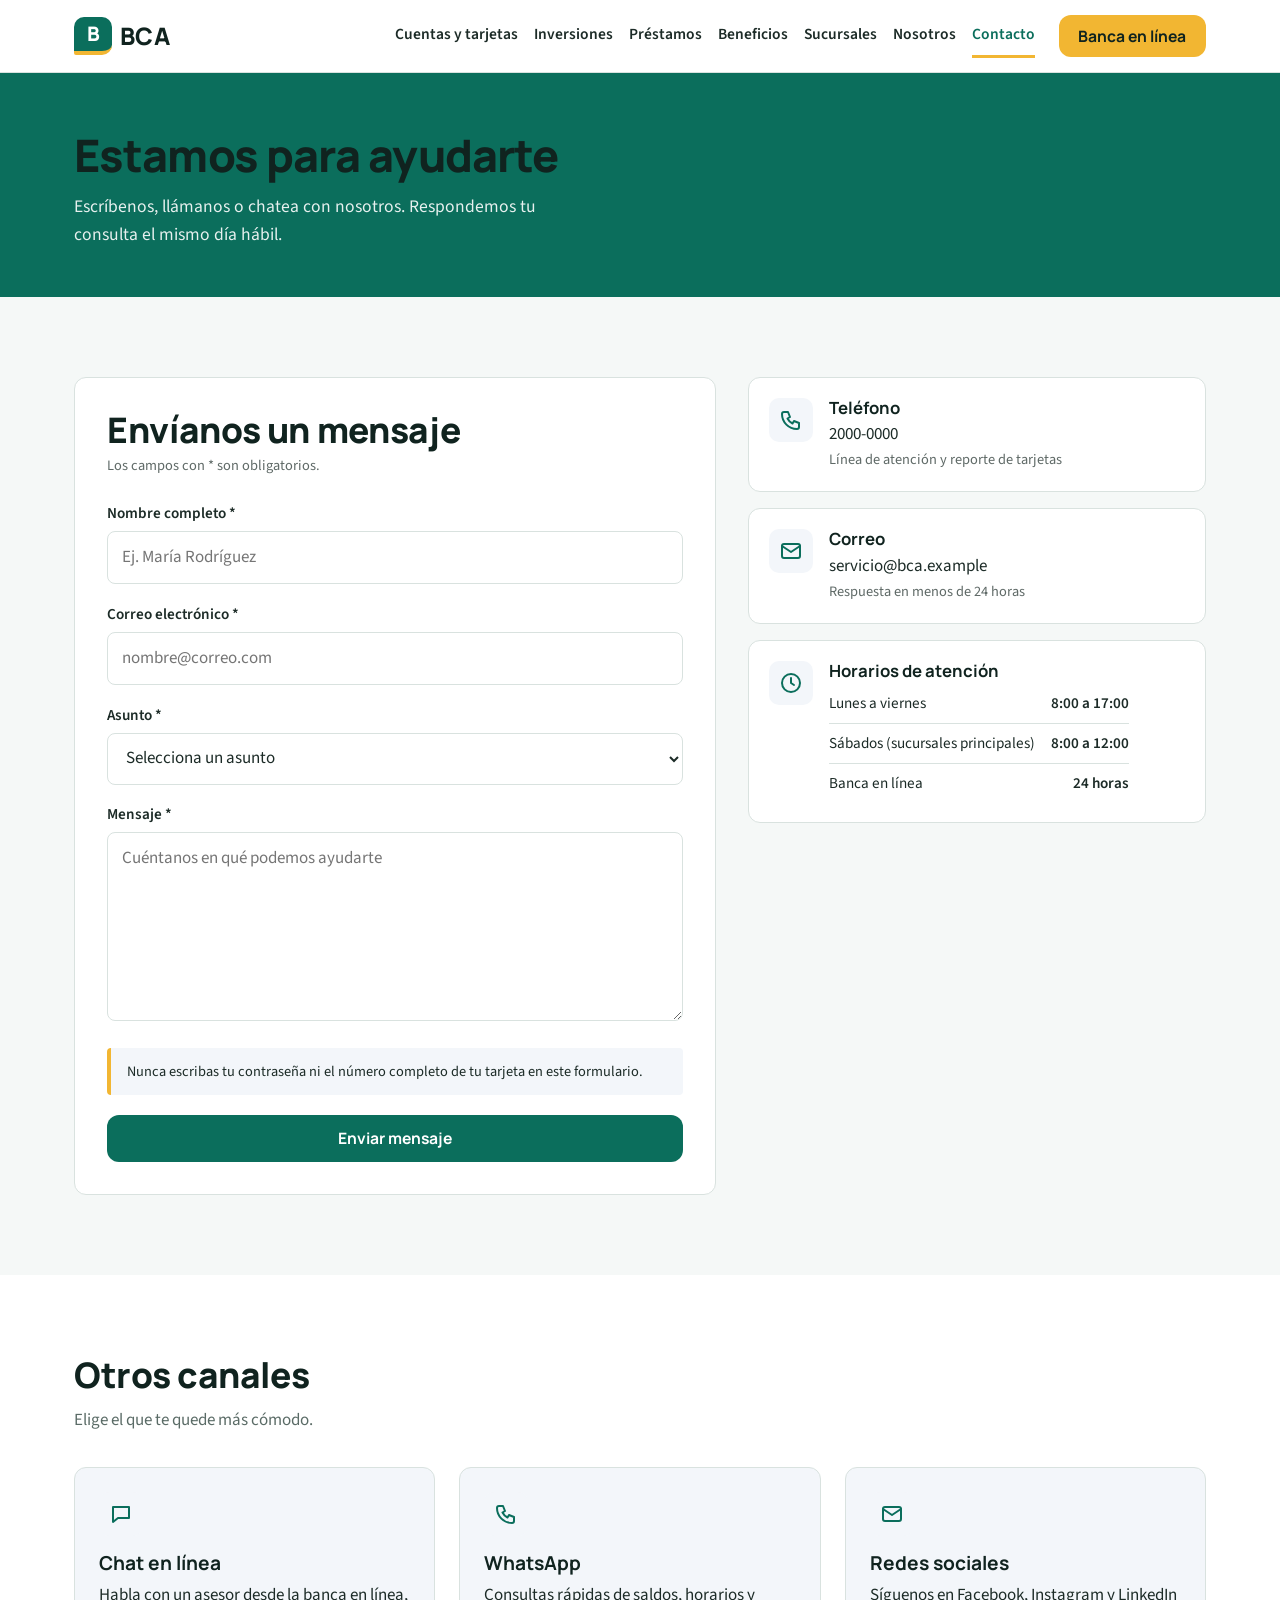
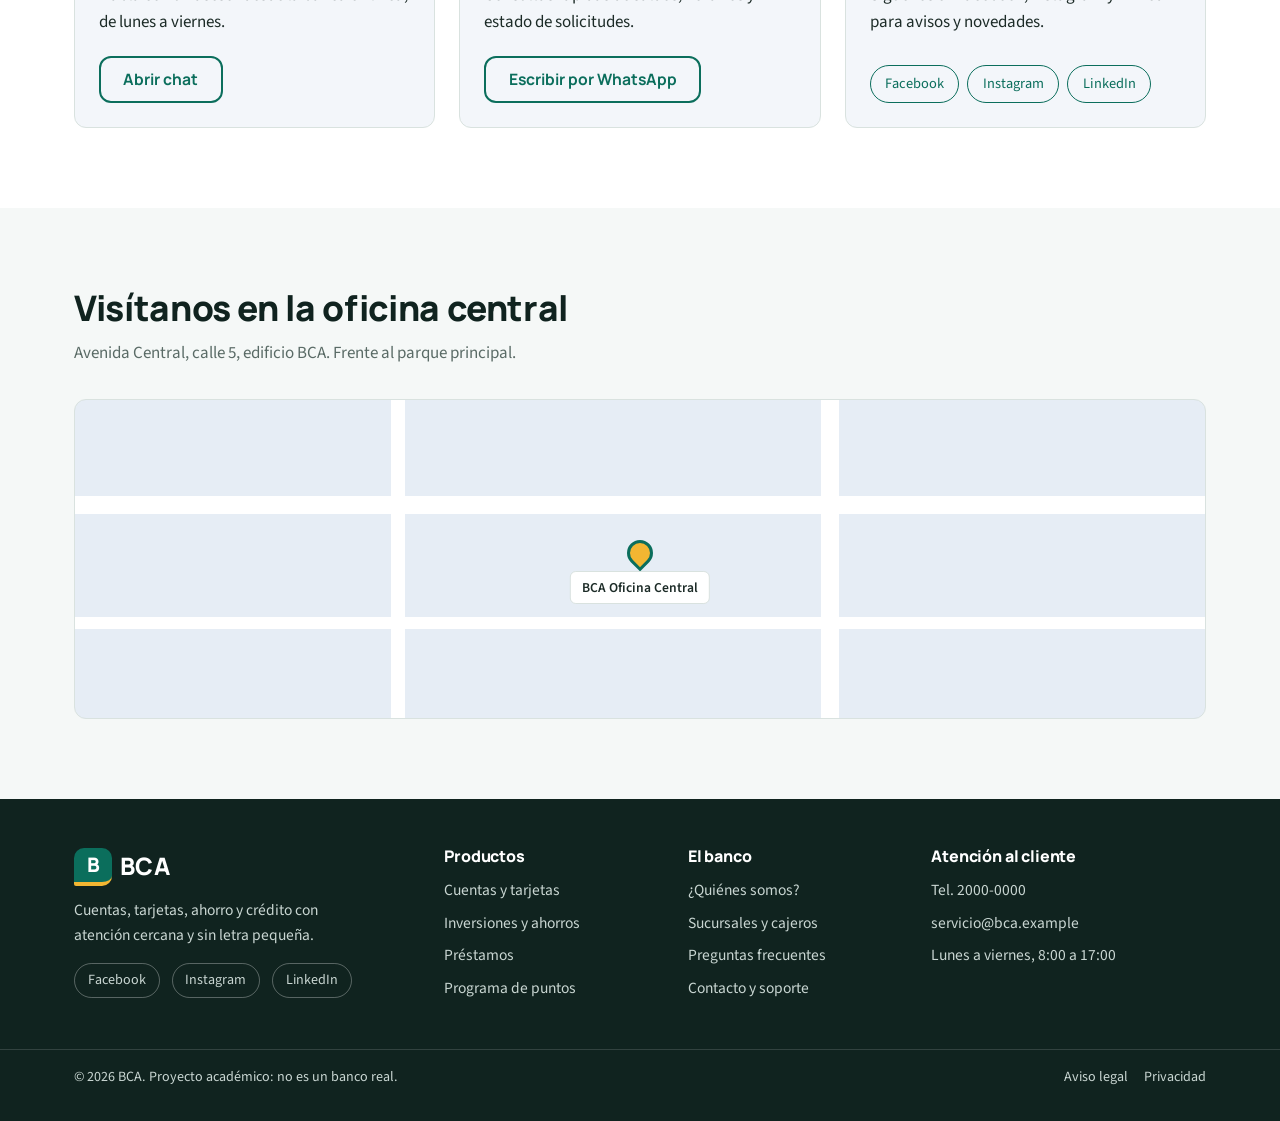
==== pages/contacto.html @ 572fa736 "página de contacto y soporte" ====
<!DOCTYPE html>
<html lang="es">
<head>
  <meta charset="UTF-8">
  <meta name="viewport" content="width=device-width, initial-scale=1">
  <title>Contacto y soporte | BCA</title>
  <meta name="description" content="Escríbenos o llámanos: formulario de contacto, teléfonos, correo, horarios y canales de atención de BCA.">

  <!-- Orden obligatorio: variables > global > header > footer > CSS propio -->
  <link rel="stylesheet" href="../css/variables.css">
  <link rel="stylesheet" href="../css/global.css">
  <link rel="stylesheet" href="../css/components/header.css">
  <link rel="stylesheet" href="../css/components/footer.css">
  <link rel="stylesheet" href="../css/contacto.css">
</head>
<body>
  <a class="skip-link" href="#contenido">Saltar al contenido</a>

  <!-- ===== NAVBAR (plantilla común, no modificar) ===== -->
  <header class="site-header">
    <div class="contenedor site-header__fila">
      <a class="logo" href="../index.html" aria-label="BCA, ir al inicio">
        <span class="logo__marca" aria-hidden="true">B</span>
        <span class="logo__texto">BCA</span>
      </a>

      <input type="checkbox" id="menu-toggle" class="menu-check" aria-label="Abrir o cerrar el menú">
      <label for="menu-toggle" class="menu-boton"><span></span></label>

      <nav class="nav" aria-label="Principal">
        <ul class="nav__lista">
          <li><a class="nav__enlace" href="cuentas-tarjetas.html">Cuentas y tarjetas</a></li>
          <li><a class="nav__enlace" href="inversiones-ahorros.html">Inversiones</a></li>
          <li><a class="nav__enlace" href="prestamos.html">Préstamos</a></li>
          <li><a class="nav__enlace" href="beneficios-puntos.html">Beneficios</a></li>
          <li><a class="nav__enlace" href="sucursales.html">Sucursales</a></li>
          <li><a class="nav__enlace" href="nosotros.html">Nosotros</a></li>
          <li><a class="nav__enlace" href="contacto.html" aria-current="page">Contacto</a></li>
        </ul>
        <a class="btn btn-acento nav__cta" href="login.html">Banca en línea</a>
      </nav>
    </div>
  </header>
  <!-- ===== FIN NAVBAR ===== -->

  <main id="contenido" class="contacto">

    <!-- ===== ENCABEZADO ===== -->
    <section class="contacto-hero" aria-labelledby="contacto-titulo">
      <div class="contenedor">
        <h1 id="contacto-titulo">Estamos para ayudarte</h1>
        <p>Escríbenos, llámanos o chatea con nosotros. Respondemos tu consulta el mismo día hábil.</p>
      </div>
    </section>

    <!-- ===== FORMULARIO + DATOS ===== -->
    <section class="seccion" aria-label="Formulario y datos de contacto">
      <div class="contenedor contacto-layout">

        <div class="contacto-formulario">
          <h2>Envíanos un mensaje</h2>
          <p class="contacto-formulario__ayuda">Los campos con * son obligatorios.</p>

          <form action="#" method="post" class="contacto-form">
            <div class="contacto-campo">
              <label for="contacto-nombre">Nombre completo *</label>
              <input id="contacto-nombre" name="nombre" type="text" placeholder="Ej. María Rodríguez" autocomplete="name" required>
            </div>

            <div class="contacto-campo">
              <label for="contacto-correo">Correo electrónico *</label>
              <input id="contacto-correo" name="correo" type="email" placeholder="nombre@correo.com" autocomplete="email" required>
            </div>

            <div class="contacto-campo">
              <label for="contacto-asunto">Asunto *</label>
              <select id="contacto-asunto" name="asunto" required>
                <option value="">Selecciona un asunto</option>
                <option>Consulta sobre cuentas o tarjetas</option>
                <option>Banca en línea</option>
                <option>Préstamos</option>
                <option>Reclamo o sugerencia</option>
                <option>Otro</option>
              </select>
            </div>

            <div class="contacto-campo">
              <label for="contacto-mensaje">Mensaje *</label>
              <textarea id="contacto-mensaje" name="mensaje" rows="6" placeholder="Cuéntanos en qué podemos ayudarte" required></textarea>
            </div>

            <p class="contacto-form__aviso">Nunca escribas tu contraseña ni el número completo de tu tarjeta en este formulario.</p>

            <button class="btn btn-primario contacto-form__boton" type="button">Enviar mensaje</button>
          </form>
        </div>

        <aside class="contacto-datos" aria-label="Datos de contacto">
          <article class="contacto-dato">
            <span class="contacto-dato__icono"><svg viewBox="0 0 24 24" aria-hidden="true"><path d="M5 4h4l2 5-2.5 1.5a11 11 0 005 5L15 13l5 2v4a2 2 0 01-2 2A15 15 0 013 6a2 2 0 012-2z"/></svg></span>
            <div>
              <h3>Teléfono</h3>
              <p>2000-0000</p>
              <p class="contacto-dato__nota">Línea de atención y reporte de tarjetas</p>
            </div>
          </article>

          <article class="contacto-dato">
            <span class="contacto-dato__icono"><svg viewBox="0 0 24 24" aria-hidden="true"><rect x="3" y="5" width="18" height="14" rx="2"/><path d="M3 7l9 6 9-6"/></svg></span>
            <div>
              <h3>Correo</h3>
              <p>servicio@bca.example</p>
              <p class="contacto-dato__nota">Respuesta en menos de 24 horas</p>
            </div>
          </article>

          <article class="contacto-dato">
            <span class="contacto-dato__icono"><svg viewBox="0 0 24 24" aria-hidden="true"><circle cx="12" cy="12" r="9"/><path d="M12 7v5l3 2"/></svg></span>
            <div>
              <h3>Horarios de atención</h3>
              <ul class="contacto-horarios">
                <li><span>Lunes a viernes</span><span>8:00 a 17:00</span></li>
                <li><span>Sábados (sucursales principales)</span><span>8:00 a 12:00</span></li>
                <li><span>Banca en línea</span><span>24 horas</span></li>
              </ul>
            </div>
          </article>
        </aside>
      </div>
    </section>

    <!-- ===== CANALES ===== -->
    <section class="seccion seccion--blanca" aria-labelledby="canales-titulo">
      <div class="contenedor">
        <div class="seccion__intro">
          <h2 id="canales-titulo">Otros canales</h2>
          <p>Elige el que te quede más cómodo.</p>
        </div>

        <div class="contacto-canales">
          <article class="contacto-canal">
            <span class="contacto-dato__icono"><svg viewBox="0 0 24 24" aria-hidden="true"><path d="M4 5h16v11H9l-5 4z"/></svg></span>
            <h3>Chat en línea</h3>
            <p>Habla con un asesor desde la banca en línea, de lunes a viernes.</p>
            <a class="btn btn-borde" href="login.html">Abrir chat</a>
          </article>

          <article class="contacto-canal">
            <span class="contacto-dato__icono"><svg viewBox="0 0 24 24" aria-hidden="true"><path d="M5 4h4l2 5-2.5 1.5a11 11 0 005 5L15 13l5 2v4a2 2 0 01-2 2A15 15 0 013 6a2 2 0 012-2z"/></svg></span>
            <h3>WhatsApp</h3>
            <p>Consultas rápidas de saldos, horarios y estado de solicitudes.</p>
            <a class="btn btn-borde" href="#">Escribir por WhatsApp</a>
          </article>

          <article class="contacto-canal">
            <span class="contacto-dato__icono"><svg viewBox="0 0 24 24" aria-hidden="true"><rect x="3" y="5" width="18" height="14" rx="2"/><path d="M3 7l9 6 9-6"/></svg></span>
            <h3>Redes sociales</h3>
            <p>Síguenos en Facebook, Instagram y LinkedIn para avisos y novedades.</p>
            <ul class="contacto-redes">
              <li><a href="#">Facebook</a></li>
              <li><a href="#">Instagram</a></li>
              <li><a href="#">LinkedIn</a></li>
            </ul>
          </article>
        </div>
      </div>
    </section>

    <!-- ===== MAPA ===== -->
    <section class="seccion" aria-labelledby="mapa-titulo">
      <div class="contenedor">
        <div class="seccion__intro">
          <h2 id="mapa-titulo">Visítanos en la oficina central</h2>
          <p>Avenida Central, calle 5, edificio BCA. Frente al parque principal.</p>
        </div>

        <!-- Espacio de mapa: se puede reemplazar por <img src="../img/alonso/mapa-contacto.png" alt="Mapa de la oficina central de BCA"> -->
        <div class="contacto-mapa" role="img" aria-label="Mapa de referencia de la oficina central de BCA">
          <span class="contacto-mapa__calle contacto-mapa__calle--h1"></span>
          <span class="contacto-mapa__calle contacto-mapa__calle--h2"></span>
          <span class="contacto-mapa__calle contacto-mapa__calle--v1"></span>
          <span class="contacto-mapa__calle contacto-mapa__calle--v2"></span>
          <span class="contacto-mapa__pin"></span>
          <span class="contacto-mapa__etiqueta">BCA Oficina Central</span>
        </div>
      </div>
    </section>

  </main>

  <!-- ===== FOOTER (plantilla común, no modificar) ===== -->
  <footer class="site-footer">
    <div class="contenedor site-footer__grid">
      <div>
        <a class="logo" href="../index.html" aria-label="BCA, ir al inicio">
          <span class="logo__marca" aria-hidden="true">B</span>
          <span class="logo__texto">BCA</span>
        </a>
        <p class="site-footer__desc">Cuentas, tarjetas, ahorro y crédito con atención cercana y sin letra pequeña.</p>
        <ul class="site-footer__redes">
          <li><a href="#">Facebook</a></li>
          <li><a href="#">Instagram</a></li>
          <li><a href="#">LinkedIn</a></li>
        </ul>
      </div>

      <nav aria-label="Productos">
        <h2 class="site-footer__titulo">Productos</h2>
        <ul class="site-footer__lista">
          <li><a href="cuentas-tarjetas.html">Cuentas y tarjetas</a></li>
          <li><a href="inversiones-ahorros.html">Inversiones y ahorros</a></li>
          <li><a href="prestamos.html">Préstamos</a></li>
          <li><a href="beneficios-puntos.html">Programa de puntos</a></li>
        </ul>
      </nav>

      <nav aria-label="El banco">
        <h2 class="site-footer__titulo">El banco</h2>
        <ul class="site-footer__lista">
          <li><a href="nosotros.html">¿Quiénes somos?</a></li>
          <li><a href="sucursales.html">Sucursales y cajeros</a></li>
          <li><a href="faq.html">Preguntas frecuentes</a></li>
          <li><a href="contacto.html">Contacto y soporte</a></li>
        </ul>
      </nav>

      <div>
        <h2 class="site-footer__titulo">Atención al cliente</h2>
        <address class="site-footer__contacto">
          <span>Tel. 2000-0000</span>
          <span>servicio@bca.example</span>
          <span>Lunes a viernes, 8:00 a 17:00</span>
        </address>
      </div>
    </div>

    <div class="site-footer__base">
      <div class="contenedor">
        <p>&copy; 2026 BCA. Proyecto académico: no es un banco real.</p>
        <ul class="site-footer__legal">
          <li><a href="#">Aviso legal</a></li>
          <li><a href="#">Privacidad</a></li>
        </ul>
      </div>
    </div>
  </footer>
  <!-- ===== FIN FOOTER ===== -->
</body>
</html>
---- css/variables.css ----
/* ==========================================================
   variables.css  |  Responsable: Byron
   Colores, tipografías y espacios de TODO el proyecto BCA.
   Úsalos con var(--nombre). No definan colores propios sueltos.
   ========================================================== */
:root {
  /* Colores */
  --color-tinta: #10231F;          /* fondos oscuros (hero, footer) */
  --color-primario: #0B6E5C;       /* botones y enlaces principales */
  --color-primario-oscuro: #084F42;/* hover del primario */
  --color-acento: #F2B632;         /* destacados y promociones */
  --color-acento-oscuro: #D99C14;  /* hover del acento */
  --color-fondo: #F5F8F7;          /* fondo general de las páginas */
  --color-superficie: #FFFFFF;     /* tarjetas y formularios */
  --color-texto: #1C2B27;
  --color-texto-suave: #5A6B66;
  --color-borde: #D9E2DF;
  --color-exito: #1E8E5A;
  --color-error: #C0392B;

  /* Tipografía */
  --fuente-titulos: "Manrope", "Segoe UI", Arial, sans-serif;
  --fuente-texto: "Source Sans 3", "Segoe UI", Arial, sans-serif;

  /* Escala de espacios */
  --esp-1: 0.25rem;
  --esp-2: 0.5rem;
  --esp-3: 0.75rem;
  --esp-4: 1rem;
  --esp-5: 1.5rem;
  --esp-6: 2rem;
  --esp-7: 3rem;
  --esp-8: 5rem;

  /* Bordes y sombras */
  --radio-s: 6px;
  --radio-m: 12px;
  --radio-l: 20px;
  --sombra-suave: 0 2px 10px rgba(16, 35, 31, 0.08);
  --sombra-media: 0 10px 30px rgba(16, 35, 31, 0.14);

  /* Layout */
  --ancho-max: 1180px;
  --alto-header: 72px;
}
---- css/global.css ----
/* ==========================================================
   global.css  |  Responsable: Byron
   Reset, estilos base y componentes reutilizables (.btn, .contenedor...).
   Orden de enlace en cada HTML:
   variables.css > global.css > header.css > footer.css > TU css
   ========================================================== */
@import url("https://fonts.googleapis.com/css2?family=Manrope:wght@600;700;800&family=Source+Sans+3:wght@400;600;700&display=swap");

*, *::before, *::after { box-sizing: border-box; }

html { scroll-behavior: smooth; }

body {
  margin: 0;
  font-family: var(--fuente-texto);
  font-size: 1.0625rem;
  line-height: 1.6;
  color: var(--color-texto);
  background: var(--color-fondo);
  -webkit-font-smoothing: antialiased;
}

h1, h2, h3, h4 {
  margin: 0 0 var(--esp-3);
  font-family: var(--fuente-titulos);
  line-height: 1.15;
  color: var(--color-tinta);
}
h1 { font-size: clamp(2.1rem, 4.6vw, 3.4rem); font-weight: 800; letter-spacing: -0.02em; }
h2 { font-size: clamp(1.6rem, 3vw, 2.2rem); font-weight: 800; letter-spacing: -0.01em; }
h3 { font-size: 1.2rem; font-weight: 700; }
p  { margin: 0 0 var(--esp-4); }
ul { margin: 0; padding: 0; }
img, svg { max-width: 100%; display: block; }
a { color: var(--color-primario); }
a:hover { color: var(--color-primario-oscuro); }

:focus-visible {
  outline: 3px solid var(--color-acento);
  outline-offset: 2px;
}

/* ---------- Layout ---------- */
.contenedor {
  width: 100%;
  max-width: var(--ancho-max);
  margin-inline: auto;
  padding-inline: var(--esp-5);
}
.seccion { padding-block: var(--esp-8); }
.seccion--blanca { background: var(--color-superficie); }
.seccion__intro { max-width: 640px; margin-bottom: var(--esp-6); }
.seccion__intro p { color: var(--color-texto-suave); }

/* ---------- Botones ---------- */
.btn {
  display: inline-block;
  padding: 0.75rem 1.4rem;
  border: 2px solid transparent;
  border-radius: var(--radio-m);
  font-family: var(--fuente-titulos);
  font-size: 0.98rem;
  font-weight: 700;
  line-height: 1.2;
  text-align: center;
  text-decoration: none;
  cursor: pointer;
  transition: background-color 0.2s, color 0.2s, border-color 0.2s;
}
.btn-primario { background: var(--color-primario); color: #fff; }
.btn-primario:hover { background: var(--color-primario-oscuro); color: #fff; }
.btn-acento { background: var(--color-acento); color: var(--color-tinta); }
.btn-acento:hover { background: var(--color-acento-oscuro); color: var(--color-tinta); }
.btn-borde { background: transparent; color: var(--color-primario); border-color: var(--color-primario); }
.btn-borde:hover { background: var(--color-primario); color: #fff; }
.btn-borde-claro { background: transparent; color: #fff; border-color: rgba(255, 255, 255, 0.6); }
.btn-borde-claro:hover { background: #fff; color: var(--color-tinta); }

/* ---------- Utilidades de accesibilidad ---------- */
.sr-only {
  position: absolute;
  width: 1px; height: 1px;
  margin: -1px; padding: 0;
  overflow: hidden;
  clip: rect(0, 0, 0, 0);
  white-space: nowrap;
  border: 0;
}
.skip-link {
  position: absolute;
  left: var(--esp-4);
  top: -100px;
  z-index: 200;
  padding: var(--esp-2) var(--esp-4);
  background: var(--color-acento);
  color: var(--color-tinta);
  font-weight: 700;
  border-radius: var(--radio-s);
}
.skip-link:focus { top: var(--esp-2); }

@media (prefers-reduced-motion: reduce) {
  html { scroll-behavior: auto; }
  *, *::before, *::after { transition: none !important; animation: none !important; }
}
---- css/components/header.css ----
/* ==========================================================
   header.css  |  Responsable: Byron
   Navbar principal. Menú móvil hecho solo con CSS (checkbox).
   NO modificar: copien el HTML de pages/_plantilla.html.
   ========================================================== */
.site-header {
  position: sticky;
  top: 0;
  z-index: 100;
  background: var(--color-superficie);
  border-bottom: 1px solid var(--color-borde);
}
.site-header__fila {
  display: flex;
  align-items: center;
  justify-content: space-between;
  min-height: var(--alto-header);
  gap: var(--esp-5);
}

/* Logo */
.logo {
  display: inline-flex;
  align-items: center;
  gap: var(--esp-2);
  text-decoration: none;
  color: var(--color-tinta);
}
.logo:hover { color: var(--color-tinta); }
.logo__marca {
  display: grid;
  place-items: center;
  width: 38px;
  height: 38px;
  background: var(--color-primario);
  color: #fff;
  font-family: var(--fuente-titulos);
  font-weight: 800;
  font-size: 1.25rem;
  border-radius: 10px 10px 10px 2px;
  border-bottom: 4px solid var(--color-acento);
}
.logo__texto {
  font-family: var(--fuente-titulos);
  font-weight: 800;
  font-size: 1.5rem;
  letter-spacing: 0.02em;
}

/* Navegación */
.nav {
  display: flex;
  align-items: center;
  gap: var(--esp-5);
}
.nav__lista {
  display: flex;
  align-items: center;
  gap: var(--esp-4);
  list-style: none;
}
.nav__enlace {
  display: block;
  padding: var(--esp-2) 0;
  border-bottom: 3px solid transparent;
  font-size: 0.97rem;
  font-weight: 600;
  color: var(--color-texto);
  text-decoration: none;
}
.nav__enlace:hover { color: var(--color-primario); }
.nav__enlace[aria-current="page"] {
  color: var(--color-primario);
  border-bottom-color: var(--color-acento);
}
.nav__cta { padding: 0.6rem 1.1rem; white-space: nowrap; }

/* Botón hamburguesa (solo móvil) */
.menu-check {
  position: absolute;
  opacity: 0;
  width: 1px;
  height: 1px;
}
.menu-boton {
  display: none;
  position: relative;
  width: 44px;
  height: 44px;
  cursor: pointer;
  border-radius: var(--radio-s);
}
.menu-boton span,
.menu-boton span::before,
.menu-boton span::after {
  position: absolute;
  left: 11px;
  width: 22px;
  height: 2px;
  background: var(--color-tinta);
  content: "";
  transition: transform 0.2s, background-color 0.2s;
}
.menu-boton span { top: 21px; }
.menu-boton span::before { left: 0; top: -7px; }
.menu-boton span::after  { left: 0; top: 7px; }
.menu-check:focus-visible + .menu-boton { outline: 3px solid var(--color-acento); }
.menu-check:checked + .menu-boton span { background: transparent; }
.menu-check:checked + .menu-boton span::before { transform: translateY(7px) rotate(45deg); }
.menu-check:checked + .menu-boton span::after  { transform: translateY(-7px) rotate(-45deg); }

@media (max-width: 1040px) {
  .menu-boton { display: block; }
  .nav {
    display: none;
    position: absolute;
    top: 100%;
    left: 0;
    right: 0;
    flex-direction: column;
    align-items: stretch;
    gap: var(--esp-4);
    padding: var(--esp-4) var(--esp-5) var(--esp-5);
    background: var(--color-superficie);
    border-bottom: 1px solid var(--color-borde);
    box-shadow: var(--sombra-media);
  }
  .menu-check:checked ~ .nav { display: flex; }
  .nav__lista { flex-direction: column; align-items: stretch; gap: 0; }
  .nav__enlace { padding: var(--esp-3) 0; border-bottom: 1px solid var(--color-borde); }
  .nav__enlace[aria-current="page"] { border-bottom-color: var(--color-acento); }
}
---- css/components/footer.css ----
/* ==========================================================
   footer.css  |  Responsable: Byron
   Pie de página común. NO modificar.
   ========================================================== */
.site-footer {
  background: var(--color-tinta);
  color: #C9D6D2;
  font-size: 0.97rem;
}
.site-footer a { color: #C9D6D2; text-decoration: none; }
.site-footer a:hover { color: var(--color-acento); text-decoration: underline; }

.site-footer__grid {
  display: grid;
  grid-template-columns: 1.6fr 1fr 1fr 1.3fr;
  gap: var(--esp-6);
  padding-block: var(--esp-7);
}
.site-footer .logo { color: #fff; margin-bottom: var(--esp-3); }
.site-footer .logo:hover { color: #fff; text-decoration: none; }
.site-footer__desc { max-width: 32ch; }

.site-footer__titulo {
  margin-bottom: var(--esp-3);
  font-size: 1rem;
  color: #fff;
}
.site-footer__lista { list-style: none; display: grid; gap: var(--esp-2); }
.site-footer__contacto { font-style: normal; display: grid; gap: var(--esp-2); }

.site-footer__redes {
  display: flex;
  flex-wrap: wrap;
  gap: var(--esp-3);
  list-style: none;
  margin-top: var(--esp-4);
}
.site-footer__redes a {
  display: inline-block;
  padding: 0.3rem 0.8rem;
  border: 1px solid rgba(255, 255, 255, 0.3);
  border-radius: 999px;
  font-size: 0.88rem;
}

.site-footer__base {
  border-top: 1px solid rgba(255, 255, 255, 0.14);
  padding-block: var(--esp-4);
  font-size: 0.88rem;
}
.site-footer__base .contenedor {
  display: flex;
  flex-wrap: wrap;
  justify-content: space-between;
  gap: var(--esp-3);
}
.site-footer__legal { display: flex; flex-wrap: wrap; gap: var(--esp-4); list-style: none; }

@media (max-width: 900px) {
  .site-footer__grid { grid-template-columns: 1fr 1fr; }
}
@media (max-width: 560px) {
  .site-footer__grid { grid-template-columns: 1fr; padding-block: var(--esp-6); }
}
---- css/contacto.css ----
/* =========================================================
   contacto.css  |  Persona 5 (Alonso)
   Prefijo de clases: .contacto-
   ========================================================= */

/* Si en variables.css los nombres de colores son otros,
   cambien SOLO el primer nombre dentro de cada var() */
.contacto {
  --ct-primario: var(--color-primario, #0b3b73);
  --ct-acento: var(--color-acento, #f2a900);
  --ct-texto: var(--color-texto, #1d2433);
  --ct-suave: var(--color-fondo-suave, #f3f6fa);
  --ct-borde: var(--color-borde, #d9e0ea);
  color: var(--ct-texto);
}

/* ---------- Encabezado ---------- */
.contacto-hero {
  background: var(--ct-primario);
  color: #fff;
  padding: 3.5rem 0 3rem;
}
.contacto-hero h1 {
  font-size: clamp(1.9rem, 4vw, 2.8rem);
  line-height: 1.15;
  margin: 0 0 .75rem;
}
.contacto-hero p {
  max-width: 55ch;
  margin: 0;
  font-size: 1.1rem;
  opacity: .9;
}

/* ---------- Formulario + datos ---------- */
.contacto-layout {
  display: grid;
  grid-template-columns: 1.4fr 1fr;
  gap: 2rem;
  align-items: start;
}

.contacto-formulario {
  background: #fff;
  border: 1px solid var(--ct-borde);
  border-radius: 12px;
  padding: 2rem;
}
.contacto-formulario h2 { margin: 0 0 .25rem; }
.contacto-formulario__ayuda {
  margin: 0 0 1.5rem;
  font-size: .9rem;
  opacity: .7;
}

.contacto-campo { margin-bottom: 1.1rem; }
.contacto-campo label {
  display: block;
  margin-bottom: .35rem;
  font-weight: 600;
  font-size: .95rem;
}
.contacto-campo input,
.contacto-campo select,
.contacto-campo textarea {
  width: 100%;
  padding: .75rem .9rem;
  font: inherit;
  color: inherit;
  background: #fff;
  border: 1px solid var(--ct-borde);
  border-radius: 8px;
  transition: border-color .2s, box-shadow .2s;
}
.contacto-campo textarea { resize: vertical; min-height: 140px; }
.contacto-campo input:hover,
.contacto-campo select:hover,
.contacto-campo textarea:hover { border-color: var(--ct-primario); }
.contacto-campo input:focus,
.contacto-campo select:focus,
.contacto-campo textarea:focus {
  outline: none;
  border-color: var(--ct-primario);
  box-shadow: 0 0 0 3px rgba(11, 59, 115, .25);
}

.contacto-form__aviso {
  margin: 0 0 1.25rem;
  padding: .75rem 1rem;
  font-size: .9rem;
  background: var(--ct-suave);
  border-left: 4px solid var(--ct-acento);
  border-radius: 4px;
}
.contacto-form__boton { width: 100%; cursor: pointer; }

/* ---------- Tarjetas de datos ---------- */
.contacto-datos { display: grid; gap: 1rem; }

.contacto-dato {
  display: flex;
  gap: 1rem;
  align-items: flex-start;
  background: #fff;
  border: 1px solid var(--ct-borde);
  border-radius: 12px;
  padding: 1.25rem;
}
.contacto-dato h3 { margin: 0 0 .25rem; font-size: 1.05rem; }
.contacto-dato p { margin: 0; }
.contacto-dato__nota { font-size: .9rem; opacity: .7; }

.contacto-dato__icono {
  flex: none;
  display: inline-flex;
  align-items: center;
  justify-content: center;
  width: 44px;
  height: 44px;
  border-radius: 10px;
  background: var(--ct-suave);
  color: var(--ct-primario);
}
.contacto-dato__icono svg {
  width: 24px;
  height: 24px;
  fill: none;
  stroke: currentColor;
  stroke-width: 2;
  stroke-linecap: round;
  stroke-linejoin: round;
}

.contacto-horarios { list-style: none; margin: .25rem 0 0; padding: 0; }
.contacto-horarios li {
  display: flex;
  justify-content: space-between;
  gap: 1rem;
  padding: .45rem 0;
  border-bottom: 1px solid var(--ct-borde);
  font-size: .95rem;
}
.contacto-horarios li:last-child { border-bottom: 0; }
.contacto-horarios span:last-child { font-weight: 600; white-space: nowrap; }

/* ---------- Canales ---------- */
.contacto-canales {
  display: grid;
  grid-template-columns: repeat(3, 1fr);
  gap: 1.5rem;
}
.contacto-canal {
  display: flex;
  flex-direction: column;
  align-items: flex-start;
  gap: .5rem;
  padding: 1.5rem;
  background: var(--ct-suave);
  border: 1px solid var(--ct-borde);
  border-radius: 12px;
}
.contacto-canal h3 { margin: .5rem 0 0; }
.contacto-canal p { margin: 0 0 .75rem; flex: 1; }

.contacto-redes {
  display: flex;
  flex-wrap: wrap;
  gap: .5rem;
  margin: 0;
  padding: 0;
  list-style: none;
}
.contacto-redes a {
  display: inline-block;
  padding: .4rem .9rem;
  border: 1px solid var(--ct-primario);
  border-radius: 999px;
  color: var(--ct-primario);
  text-decoration: none;
  font-size: .9rem;
  transition: background .2s, color .2s;
}
.contacto-redes a:hover,
.contacto-redes a:focus-visible {
  background: var(--ct-primario);
  color: #fff;
}

/* ---------- Mapa (dibujado con CSS) ---------- */
.contacto-mapa {
  position: relative;
  height: 320px;
  overflow: hidden;
  background: #e6edf5;
  border: 1px solid var(--ct-borde);
  border-radius: 12px;
}
.contacto-mapa__calle { position: absolute; background: #fff; }
.contacto-mapa__calle--h1 { left: 0; right: 0; top: 30%; height: 18px; }
.contacto-mapa__calle--h2 { left: 0; right: 0; top: 68%; height: 12px; }
.contacto-mapa__calle--v1 { top: 0; bottom: 0; left: 28%; width: 14px; }
.contacto-mapa__calle--v2 { top: 0; bottom: 0; left: 66%; width: 18px; }

.contacto-mapa__pin {
  position: absolute;
  left: 50%;
  top: 48%;
  width: 26px;
  height: 26px;
  background: var(--ct-acento);
  border: 3px solid var(--ct-primario);
  border-radius: 50% 50% 50% 0;
  transform: translate(-50%, -50%) rotate(-45deg);
}
.contacto-mapa__etiqueta {
  position: absolute;
  left: 50%;
  top: 48%;
  transform: translate(-50%, 18px);
  padding: .3rem .7rem;
  font-size: .85rem;
  font-weight: 600;
  background: #fff;
  border: 1px solid var(--ct-borde);
  border-radius: 6px;
  white-space: nowrap;
}

/* ---------- Responsive ---------- */
@media (max-width: 900px) {
  .contacto-layout { grid-template-columns: 1fr; }
  .contacto-canales { grid-template-columns: 1fr; }
}
@media (max-width: 520px) {
  .contacto-formulario { padding: 1.25rem; }
  .contacto-mapa { height: 240px; }
}
@media (prefers-reduced-motion: reduce) {
  .contacto * { transition: none !important; }
}
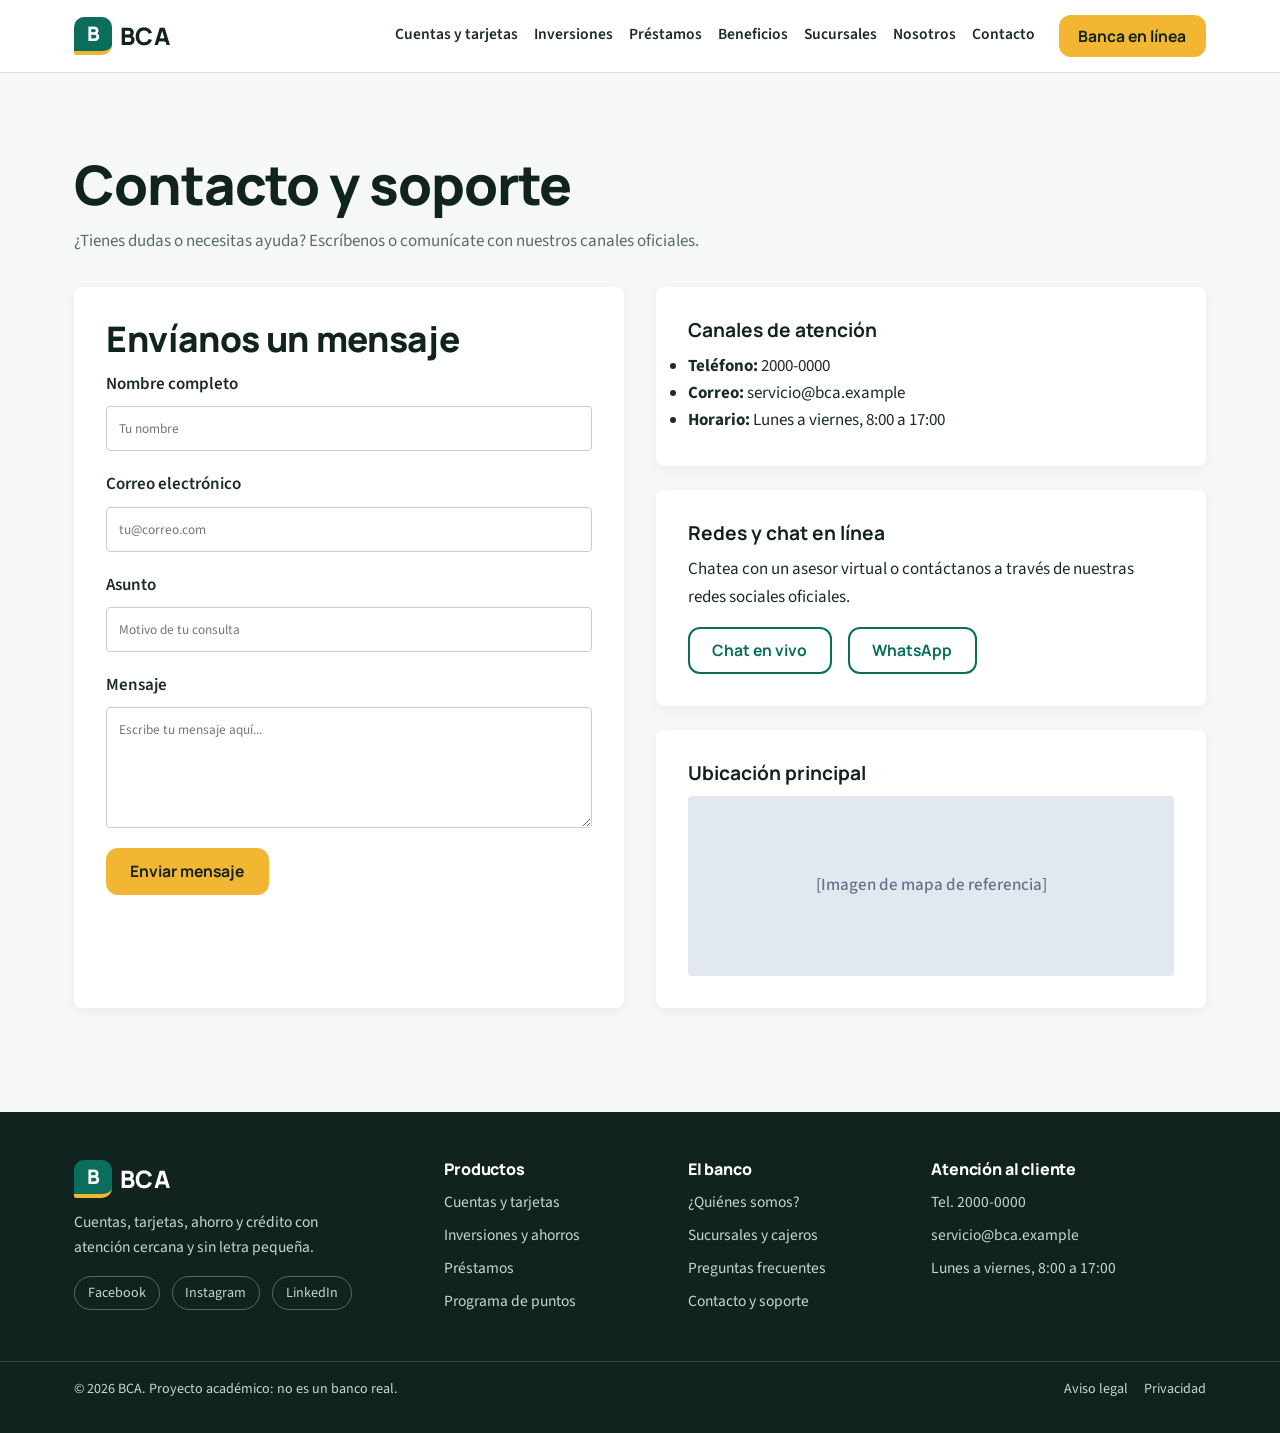
==== commit c3561111: "Agrega la pagina y estilos de contacto y soporte" ====
--- a/pages/contacto.html
+++ b/pages/contacto.html
@@ -4,9 +4,9 @@
   <meta charset="UTF-8">
   <meta name="viewport" content="width=device-width, initial-scale=1">
   <title>Contacto y soporte | BCA</title>
-  <meta name="description" content="Escríbenos o llámanos: formulario de contacto, teléfonos, correo, horarios y canales de atención de BCA.">
+  <meta name="description" content="Comunícate con el servicio de atención al cliente de BCA. Estamos para ayudarte.">
 
-  <!-- Orden obligatorio: variables > global > header > footer > CSS propio -->
+  <!-- Orden obligatorio de CSS según las reglas del equipo -->
   <link rel="stylesheet" href="../css/variables.css">
   <link rel="stylesheet" href="../css/global.css">
   <link rel="stylesheet" href="../css/components/header.css">
@@ -16,7 +16,7 @@
 <body>
   <a class="skip-link" href="#contenido">Saltar al contenido</a>
 
-  <!-- ===== NAVBAR (plantilla común, no modificar) ===== -->
+  <!-- ===== NAVBAR ===== -->
   <header class="site-header">
     <div class="contenedor site-header__fila">
       <a class="logo" href="../index.html" aria-label="BCA, ir al inicio">
@@ -35,7 +35,7 @@
           <li><a class="nav__enlace" href="beneficios-puntos.html">Beneficios</a></li>
           <li><a class="nav__enlace" href="sucursales.html">Sucursales</a></li>
           <li><a class="nav__enlace" href="nosotros.html">Nosotros</a></li>
-          <li><a class="nav__enlace" href="contacto.html" aria-current="page">Contacto</a></li>
+          <li><a class="nav__enlace nav__enlace--activo" href="contacto.html">Contacto</a></li>
         </ul>
         <a class="btn btn-acento nav__cta" href="login.html">Banca en línea</a>
       </nav>
@@ -43,152 +43,72 @@
   </header>
   <!-- ===== FIN NAVBAR ===== -->
 
-  <main id="contenido" class="contacto">
+  <main id="contenido">
+    <section class="seccion contacto-hero">
+      <div class="contenedor">
+        <div class="seccion__intro">
+          <h1>Contacto y soporte</h1>
+          <p>¿Tienes dudas o necesitas ayuda? Escríbenos o comunícate con nuestros canales oficiales.</p>
+        </div>
 
-    <!-- ===== ENCABEZADO ===== -->
-    <section class="contacto-hero" aria-labelledby="contacto-titulo">
-      <div class="contenedor">
-        <h1 id="contacto-titulo">Estamos para ayudarte</h1>
-        <p>Escríbenos, llámanos o chatea con nosotros. Respondemos tu consulta el mismo día hábil.</p>
-      </div>
-    </section>
+        <div class="contacto-grid">
+          <!-- Formulario de contacto -->
+          <div class="contacto-form-container">
+            <h2>Envíanos un mensaje</h2>
+            <form class="contacto-form">
+              <div class="contacto-campo">
+                <label for="nombre">Nombre completo</label>
+                <input type="text" id="nombre" name="nombre" placeholder="Tu nombre" required>
+              </div>
+              <div class="contacto-campo">
+                <label for="correo">Correo electrónico</label>
+                <input type="email" id="correo" name="correo" placeholder="tu@correo.com" required>
+              </div>
+              <div class="contacto-campo">
+                <label for="asunto">Asunto</label>
+                <input type="text" id="asunto" name="asunto" placeholder="Motivo de tu consulta" required>
+              </div>
+              <div class="contacto-campo">
+                <label for="mensaje">Mensaje</label>
+                <textarea id="mensaje" name="mensaje" rows="5" placeholder="Escribe tu mensaje aquí..." required></textarea>
+              </div>
+              <button type="submit" class="btn btn-acento">Enviar mensaje</button>
+            </form>
+          </div>
 
-    <!-- ===== FORMULARIO + DATOS ===== -->
-    <section class="seccion" aria-label="Formulario y datos de contacto">
-      <div class="contenedor contacto-layout">
-
-        <div class="contacto-formulario">
-          <h2>Envíanos un mensaje</h2>
-          <p class="contacto-formulario__ayuda">Los campos con * son obligatorios.</p>
-
-          <form action="#" method="post" class="contacto-form">
-            <div class="contacto-campo">
-              <label for="contacto-nombre">Nombre completo *</label>
-              <input id="contacto-nombre" name="nombre" type="text" placeholder="Ej. María Rodríguez" autocomplete="name" required>
+          <!-- Tarjetas de info y canales -->
+          <div class="contacto-info">
+            <div class="contacto-tarjeta-info">
+              <h3>Canales de atención</h3>
+              <ul>
+                <li><strong>Teléfono:</strong> 2000-0000</li>
+                <li><strong>Correo:</strong> servicio@bca.example</li>
+                <li><strong>Horario:</strong> Lunes a viernes, 8:00 a 17:00</li>
+              </ul>
             </div>
 
-            <div class="contacto-campo">
-              <label for="contacto-correo">Correo electrónico *</label>
-              <input id="contacto-correo" name="correo" type="email" placeholder="nombre@correo.com" autocomplete="email" required>
+            <div class="contacto-tarjeta-info">
+              <h3>Redes y chat en línea</h3>
+              <p>Chatea con un asesor virtual o contáctanos a través de nuestras redes sociales oficiales.</p>
+              <div class="contacto-redes">
+                <a href="#" class="btn btn-borde">Chat en vivo</a>
+                <a href="#" class="btn btn-borde">WhatsApp</a>
+              </div>
             </div>
 
-            <div class="contacto-campo">
-              <label for="contacto-asunto">Asunto *</label>
-              <select id="contacto-asunto" name="asunto" required>
-                <option value="">Selecciona un asunto</option>
-                <option>Consulta sobre cuentas o tarjetas</option>
-                <option>Banca en línea</option>
-                <option>Préstamos</option>
-                <option>Reclamo o sugerencia</option>
-                <option>Otro</option>
-              </select>
+            <div class="contacto-mapa-preview">
+              <h3>Ubicación principal</h3>
+              <div class="contacto-mapa-placeholder" aria-hidden="true">
+                <span>[Imagen de mapa de referencia]</span>
+              </div>
             </div>
-
-            <div class="contacto-campo">
-              <label for="contacto-mensaje">Mensaje *</label>
-              <textarea id="contacto-mensaje" name="mensaje" rows="6" placeholder="Cuéntanos en qué podemos ayudarte" required></textarea>
-            </div>
-
-            <p class="contacto-form__aviso">Nunca escribas tu contraseña ni el número completo de tu tarjeta en este formulario.</p>
-
-            <button class="btn btn-primario contacto-form__boton" type="button">Enviar mensaje</button>
-          </form>
-        </div>
-
-        <aside class="contacto-datos" aria-label="Datos de contacto">
-          <article class="contacto-dato">
-            <span class="contacto-dato__icono"><svg viewBox="0 0 24 24" aria-hidden="true"><path d="M5 4h4l2 5-2.5 1.5a11 11 0 005 5L15 13l5 2v4a2 2 0 01-2 2A15 15 0 013 6a2 2 0 012-2z"/></svg></span>
-            <div>
-              <h3>Teléfono</h3>
-              <p>2000-0000</p>
-              <p class="contacto-dato__nota">Línea de atención y reporte de tarjetas</p>
-            </div>
-          </article>
-
-          <article class="contacto-dato">
-            <span class="contacto-dato__icono"><svg viewBox="0 0 24 24" aria-hidden="true"><rect x="3" y="5" width="18" height="14" rx="2"/><path d="M3 7l9 6 9-6"/></svg></span>
-            <div>
-              <h3>Correo</h3>
-              <p>servicio@bca.example</p>
-              <p class="contacto-dato__nota">Respuesta en menos de 24 horas</p>
-            </div>
-          </article>
-
-          <article class="contacto-dato">
-            <span class="contacto-dato__icono"><svg viewBox="0 0 24 24" aria-hidden="true"><circle cx="12" cy="12" r="9"/><path d="M12 7v5l3 2"/></svg></span>
-            <div>
-              <h3>Horarios de atención</h3>
-              <ul class="contacto-horarios">
-                <li><span>Lunes a viernes</span><span>8:00 a 17:00</span></li>
-                <li><span>Sábados (sucursales principales)</span><span>8:00 a 12:00</span></li>
-                <li><span>Banca en línea</span><span>24 horas</span></li>
-              </ul>
-            </div>
-          </article>
-        </aside>
-      </div>
-    </section>
-
-    <!-- ===== CANALES ===== -->
-    <section class="seccion seccion--blanca" aria-labelledby="canales-titulo">
-      <div class="contenedor">
-        <div class="seccion__intro">
-          <h2 id="canales-titulo">Otros canales</h2>
-          <p>Elige el que te quede más cómodo.</p>
-        </div>
-
-        <div class="contacto-canales">
-          <article class="contacto-canal">
-            <span class="contacto-dato__icono"><svg viewBox="0 0 24 24" aria-hidden="true"><path d="M4 5h16v11H9l-5 4z"/></svg></span>
-            <h3>Chat en línea</h3>
-            <p>Habla con un asesor desde la banca en línea, de lunes a viernes.</p>
-            <a class="btn btn-borde" href="login.html">Abrir chat</a>
-          </article>
-
-          <article class="contacto-canal">
-            <span class="contacto-dato__icono"><svg viewBox="0 0 24 24" aria-hidden="true"><path d="M5 4h4l2 5-2.5 1.5a11 11 0 005 5L15 13l5 2v4a2 2 0 01-2 2A15 15 0 013 6a2 2 0 012-2z"/></svg></span>
-            <h3>WhatsApp</h3>
-            <p>Consultas rápidas de saldos, horarios y estado de solicitudes.</p>
-            <a class="btn btn-borde" href="#">Escribir por WhatsApp</a>
-          </article>
-
-          <article class="contacto-canal">
-            <span class="contacto-dato__icono"><svg viewBox="0 0 24 24" aria-hidden="true"><rect x="3" y="5" width="18" height="14" rx="2"/><path d="M3 7l9 6 9-6"/></svg></span>
-            <h3>Redes sociales</h3>
-            <p>Síguenos en Facebook, Instagram y LinkedIn para avisos y novedades.</p>
-            <ul class="contacto-redes">
-              <li><a href="#">Facebook</a></li>
-              <li><a href="#">Instagram</a></li>
-              <li><a href="#">LinkedIn</a></li>
-            </ul>
-          </article>
+          </div>
         </div>
       </div>
     </section>
-
-    <!-- ===== MAPA ===== -->
-    <section class="seccion" aria-labelledby="mapa-titulo">
-      <div class="contenedor">
-        <div class="seccion__intro">
-          <h2 id="mapa-titulo">Visítanos en la oficina central</h2>
-          <p>Avenida Central, calle 5, edificio BCA. Frente al parque principal.</p>
-        </div>
-
-        <!-- Espacio de mapa: se puede reemplazar por <img src="../img/alonso/mapa-contacto.png" alt="Mapa de la oficina central de BCA"> -->
-        <div class="contacto-mapa" role="img" aria-label="Mapa de referencia de la oficina central de BCA">
-          <span class="contacto-mapa__calle contacto-mapa__calle--h1"></span>
-          <span class="contacto-mapa__calle contacto-mapa__calle--h2"></span>
-          <span class="contacto-mapa__calle contacto-mapa__calle--v1"></span>
-          <span class="contacto-mapa__calle contacto-mapa__calle--v2"></span>
-          <span class="contacto-mapa__pin"></span>
-          <span class="contacto-mapa__etiqueta">BCA Oficina Central</span>
-        </div>
-      </div>
-    </section>
-
   </main>
 
-  <!-- ===== FOOTER (plantilla común, no modificar) ===== -->
+  <!-- ===== FOOTER (Plantilla común) ===== -->
   <footer class="site-footer">
     <div class="contenedor site-footer__grid">
       <div>
--- a/css/contacto.css
+++ b/css/contacto.css
@@ -1,240 +1,59 @@
-/* =========================================================
-   contacto.css  |  Persona 5 (Alonso)
-   Prefijo de clases: .contacto-
-   ========================================================= */
-
-/* Si en variables.css los nombres de colores son otros,
-   cambien SOLO el primer nombre dentro de cada var() */
-.contacto {
-  --ct-primario: var(--color-primario, #0b3b73);
-  --ct-acento: var(--color-acento, #f2a900);
-  --ct-texto: var(--color-texto, #1d2433);
-  --ct-suave: var(--color-fondo-suave, #f3f6fa);
-  --ct-borde: var(--color-borde, #d9e0ea);
-  color: var(--ct-texto);
+/* Estilos propios para la página de Contacto */
+.contacto-grid {
+  display: grid;
+  grid-template-columns: 1fr 1fr;
+  gap: 2rem;
+  margin-top: 2rem;
 }
 
-/* ---------- Encabezado ---------- */
-.contacto-hero {
-  background: var(--ct-primario);
-  color: #fff;
-  padding: 3.5rem 0 3rem;
-}
-.contacto-hero h1 {
-  font-size: clamp(1.9rem, 4vw, 2.8rem);
-  line-height: 1.15;
-  margin: 0 0 .75rem;
-}
-.contacto-hero p {
-  max-width: 55ch;
-  margin: 0;
-  font-size: 1.1rem;
-  opacity: .9;
+.contacto-form-container,
+.contacto-tarjeta-info,
+.contacto-mapa-preview {
+  background-color: var(--color-fondo-blanco, #fff);
+  padding: 2rem;
+  border-radius: 8px;
+  box-shadow: 0 4px 12px rgba(0,0,0,0.05);
+  margin-bottom: 1.5rem;
 }
 
-/* ---------- Formulario + datos ---------- */
-.contacto-layout {
-  display: grid;
-  grid-template-columns: 1.4fr 1fr;
-  gap: 2rem;
-  align-items: start;
+.contacto-campo {
+  margin-bottom: 1.25rem;
+  display: flex;
+  flex-direction: column;
 }
 
-.contacto-formulario {
-  background: #fff;
-  border: 1px solid var(--ct-borde);
-  border-radius: 12px;
-  padding: 2rem;
-}
-.contacto-formulario h2 { margin: 0 0 .25rem; }
-.contacto-formulario__ayuda {
-  margin: 0 0 1.5rem;
-  font-size: .9rem;
-  opacity: .7;
+.contacto-campo label {
+  font-weight: 600;
+  margin-bottom: 0.5rem;
 }
 
-.contacto-campo { margin-bottom: 1.1rem; }
-.contacto-campo label {
-  display: block;
-  margin-bottom: .35rem;
-  font-weight: 600;
-  font-size: .95rem;
+.contacto-campo input,
+.contacto-campo textarea {
+  padding: 0.75rem;
+  border: 1px solid #ccc;
+  border-radius: 4px;
+  font-family: inherit;
 }
-.contacto-campo input,
-.contacto-campo select,
-.contacto-campo textarea {
-  width: 100%;
-  padding: .75rem .9rem;
-  font: inherit;
-  color: inherit;
-  background: #fff;
-  border: 1px solid var(--ct-borde);
-  border-radius: 8px;
-  transition: border-color .2s, box-shadow .2s;
-}
-.contacto-campo textarea { resize: vertical; min-height: 140px; }
-.contacto-campo input:hover,
-.contacto-campo select:hover,
-.contacto-campo textarea:hover { border-color: var(--ct-primario); }
-.contacto-campo input:focus,
-.contacto-campo select:focus,
-.contacto-campo textarea:focus {
-  outline: none;
-  border-color: var(--ct-primario);
-  box-shadow: 0 0 0 3px rgba(11, 59, 115, .25);
-}
-
-.contacto-form__aviso {
-  margin: 0 0 1.25rem;
-  padding: .75rem 1rem;
-  font-size: .9rem;
-  background: var(--ct-suave);
-  border-left: 4px solid var(--ct-acento);
-  border-radius: 4px;
-}
-.contacto-form__boton { width: 100%; cursor: pointer; }
-
-/* ---------- Tarjetas de datos ---------- */
-.contacto-datos { display: grid; gap: 1rem; }
-
-.contacto-dato {
-  display: flex;
-  gap: 1rem;
-  align-items: flex-start;
-  background: #fff;
-  border: 1px solid var(--ct-borde);
-  border-radius: 12px;
-  padding: 1.25rem;
-}
-.contacto-dato h3 { margin: 0 0 .25rem; font-size: 1.05rem; }
-.contacto-dato p { margin: 0; }
-.contacto-dato__nota { font-size: .9rem; opacity: .7; }
-
-.contacto-dato__icono {
-  flex: none;
-  display: inline-flex;
-  align-items: center;
-  justify-content: center;
-  width: 44px;
-  height: 44px;
-  border-radius: 10px;
-  background: var(--ct-suave);
-  color: var(--ct-primario);
-}
-.contacto-dato__icono svg {
-  width: 24px;
-  height: 24px;
-  fill: none;
-  stroke: currentColor;
-  stroke-width: 2;
-  stroke-linecap: round;
-  stroke-linejoin: round;
-}
-
-.contacto-horarios { list-style: none; margin: .25rem 0 0; padding: 0; }
-.contacto-horarios li {
-  display: flex;
-  justify-content: space-between;
-  gap: 1rem;
-  padding: .45rem 0;
-  border-bottom: 1px solid var(--ct-borde);
-  font-size: .95rem;
-}
-.contacto-horarios li:last-child { border-bottom: 0; }
-.contacto-horarios span:last-child { font-weight: 600; white-space: nowrap; }
-
-/* ---------- Canales ---------- */
-.contacto-canales {
-  display: grid;
-  grid-template-columns: repeat(3, 1fr);
-  gap: 1.5rem;
-}
-.contacto-canal {
-  display: flex;
-  flex-direction: column;
-  align-items: flex-start;
-  gap: .5rem;
-  padding: 1.5rem;
-  background: var(--ct-suave);
-  border: 1px solid var(--ct-borde);
-  border-radius: 12px;
-}
-.contacto-canal h3 { margin: .5rem 0 0; }
-.contacto-canal p { margin: 0 0 .75rem; flex: 1; }
 
 .contacto-redes {
   display: flex;
-  flex-wrap: wrap;
-  gap: .5rem;
-  margin: 0;
-  padding: 0;
-  list-style: none;
-}
-.contacto-redes a {
-  display: inline-block;
-  padding: .4rem .9rem;
-  border: 1px solid var(--ct-primario);
-  border-radius: 999px;
-  color: var(--ct-primario);
-  text-decoration: none;
-  font-size: .9rem;
-  transition: background .2s, color .2s;
-}
-.contacto-redes a:hover,
-.contacto-redes a:focus-visible {
-  background: var(--ct-primario);
-  color: #fff;
+  gap: 1rem;
+  margin-top: 1rem;
 }
 
-/* ---------- Mapa (dibujado con CSS) ---------- */
-.contacto-mapa {
-  position: relative;
-  height: 320px;
-  overflow: hidden;
-  background: #e6edf5;
-  border: 1px solid var(--ct-borde);
-  border-radius: 12px;
-}
-.contacto-mapa__calle { position: absolute; background: #fff; }
-.contacto-mapa__calle--h1 { left: 0; right: 0; top: 30%; height: 18px; }
-.contacto-mapa__calle--h2 { left: 0; right: 0; top: 68%; height: 12px; }
-.contacto-mapa__calle--v1 { top: 0; bottom: 0; left: 28%; width: 14px; }
-.contacto-mapa__calle--v2 { top: 0; bottom: 0; left: 66%; width: 18px; }
-
-.contacto-mapa__pin {
-  position: absolute;
-  left: 50%;
-  top: 48%;
-  width: 26px;
-  height: 26px;
-  background: var(--ct-acento);
-  border: 3px solid var(--ct-primario);
-  border-radius: 50% 50% 50% 0;
-  transform: translate(-50%, -50%) rotate(-45deg);
-}
-.contacto-mapa__etiqueta {
-  position: absolute;
-  left: 50%;
-  top: 48%;
-  transform: translate(-50%, 18px);
-  padding: .3rem .7rem;
-  font-size: .85rem;
-  font-weight: 600;
-  background: #fff;
-  border: 1px solid var(--ct-borde);
-  border-radius: 6px;
-  white-space: nowrap;
+.contacto-mapa-placeholder {
+  background-color: #e2e8f0;
+  height: 180px;
+  display: flex;
+  align-items: center;
+  justify-content: center;
+  border-radius: 4px;
+  color: #64748b;
+  font-weight: 500;
 }
 
-/* ---------- Responsive ---------- */
-@media (max-width: 900px) {
-  .contacto-layout { grid-template-columns: 1fr; }
-  .contacto-canales { grid-template-columns: 1fr; }
-}
-@media (max-width: 520px) {
-  .contacto-formulario { padding: 1.25rem; }
-  .contacto-mapa { height: 240px; }
-}
-@media (prefers-reduced-motion: reduce) {
-  .contacto * { transition: none !important; }
+@media (max-width: 768px) {
+  .contacto-grid {
+    grid-template-columns: 1fr;
+  }
 }
